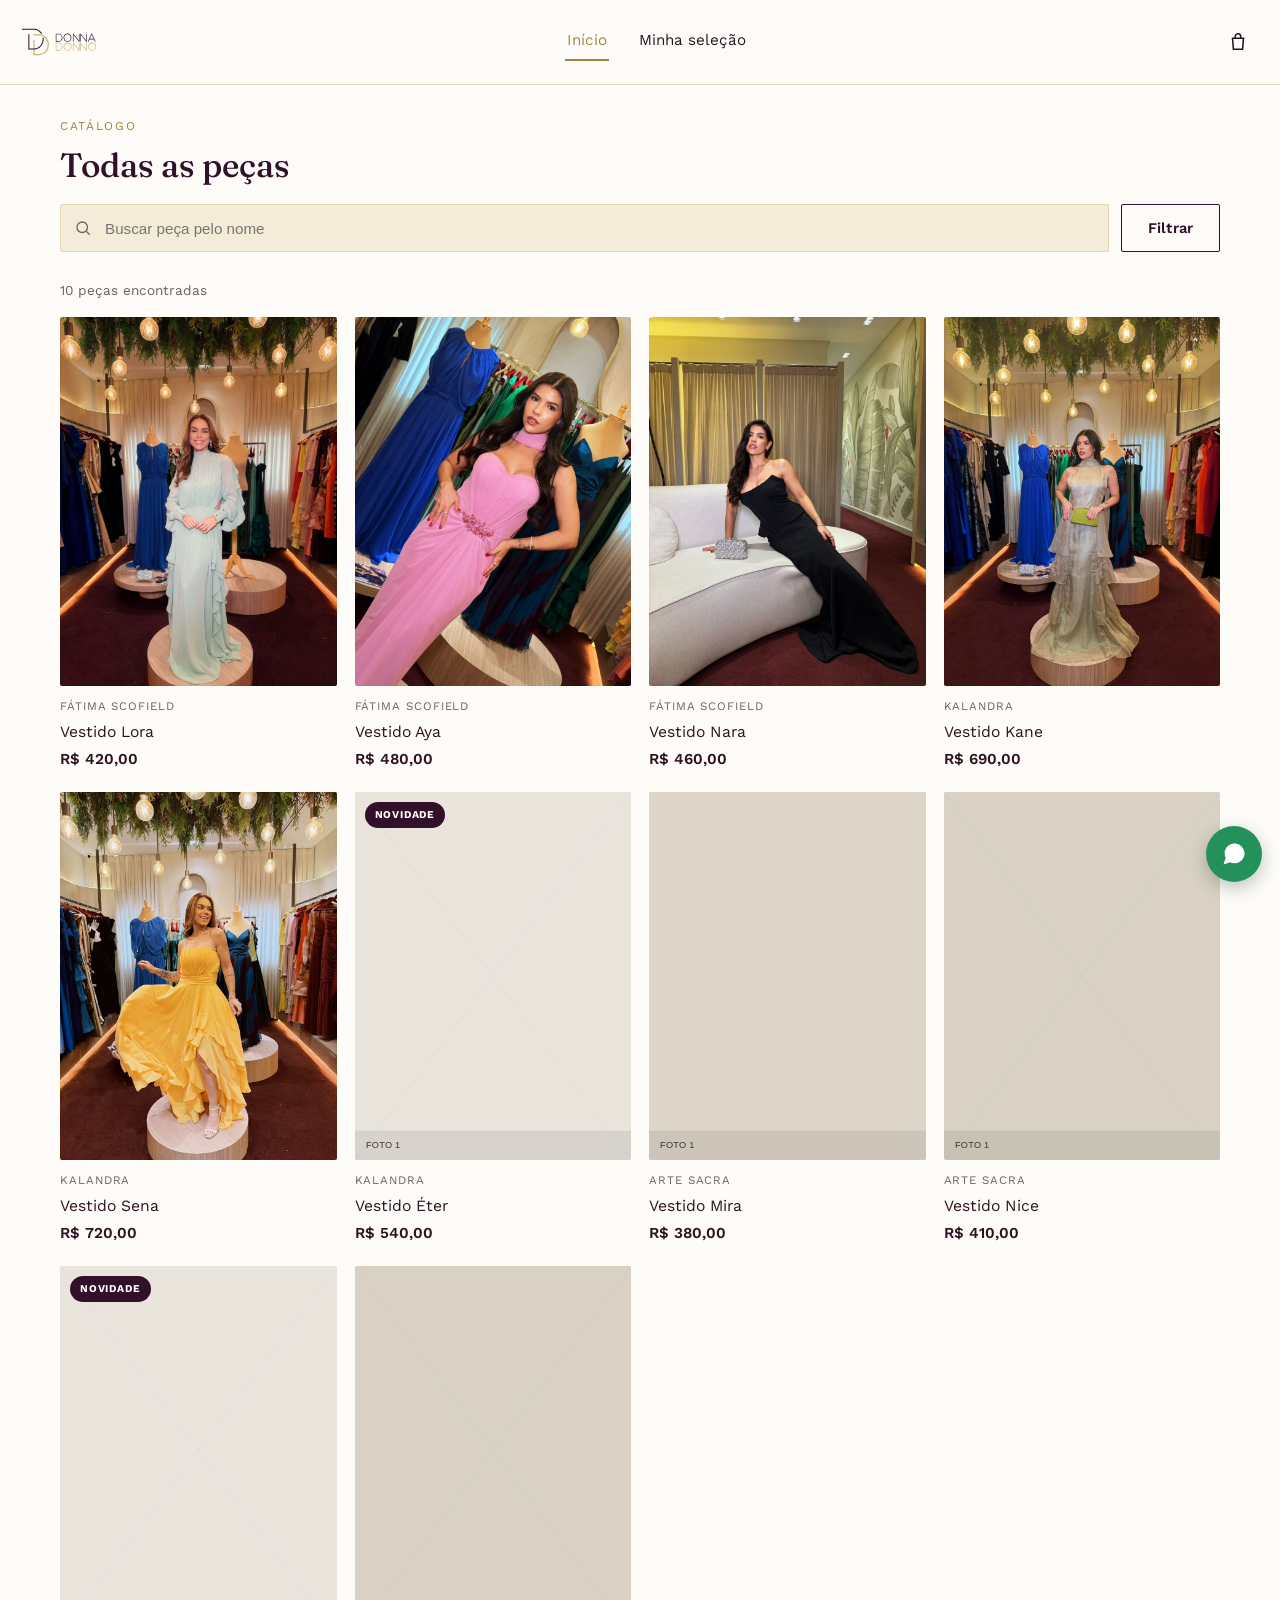
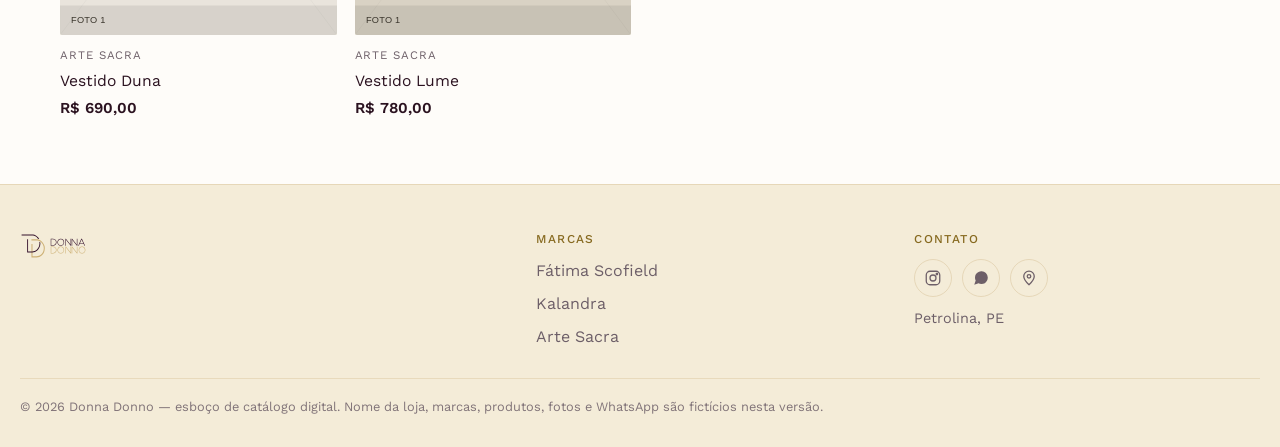
==== index.html @ d386ea4d "Commit inicial do catálogo Donna Donno Adiciona estrutura do site (HTML, CSS e JS) e assets de image" ====
<!DOCTYPE html>
<html lang="pt-BR">
<head>
  <meta charset="UTF-8" />
  <meta name="viewport" content="width=device-width, initial-scale=1.0" />
  <title>Catálogo Donna Donno </title>
  <meta name="description" content="Catálogo digital da Donna Donno. Explore as peças, filtre por marca, cor, tamanho e preço, monte sua seleção e consulte pelo WhatsApp." />
  <link rel="preconnect" href="https://fonts.googleapis.com" />
  <link rel="preconnect" href="https://fonts.gstatic.com" crossorigin />
  <link href="https://fonts.googleapis.com/css2?family=Fraunces:ital,wght@0,300;0,400;0,500;0,600;1,500&family=Work+Sans:wght@400;500;600;700&display=swap" rel="stylesheet" />
  <link rel="stylesheet" href="css/style.css" />
  <link rel="stylesheet" href="css/componentes.css" />
  <link rel="stylesheet" href="css/responsivo.css" />
</head>
<body data-pagina="home">
  <a class="pular-para-conteudo" href="#conteudo">Pular para o conteúdo</a>

  <header class="cabecalho">
    <div class="container cabecalho__barra">
      <a href="index.html" class="logo">
        <img src="assets/icones/logo-claro.svg" alt="Donna Donno" class="logo__imagem logo__imagem--claro" />
        <img src="assets/icones/logo-escuro.svg" alt="Donna Donno" class="logo__imagem logo__imagem--escuro" />
      </a>

      <nav id="menu-principal" class="menu-principal" data-menu-principal aria-label="Navegação principal">
        <ul class="menu-principal__lista">
          <li><a href="index.html" data-nav-link="home">Início</a></li>
          <li><a href="selecao.html" data-nav-link="selecao">Minha seleção</a></li>
        </ul>
      </nav>

      <div class="cabecalho__acoes">
        <a href="selecao.html" class="icone-link" aria-label="Ver minha seleção">
          <svg viewBox="0 0 24 24" fill="none" stroke-width="1.7"><path d="M6 8h12l-1 12H7L6 8z"/><path d="M9 8V6a3 3 0 0 1 6 0v2"/></svg>
          <span class="badge" data-contador-selecao hidden>0</span>
        </a>
        <button class="menu-toggle" data-menu-toggle aria-expanded="false" aria-controls="menu-principal" aria-label="Abrir menu">
          <svg viewBox="0 0 24 24" fill="none" stroke="currentColor" stroke-width="1.7"><line x1="4" y1="7" x2="20" y2="7"/><line x1="4" y1="12" x2="20" y2="12"/><line x1="4" y1="17" x2="20" y2="17"/></svg>
        </button>
      </div>
    </div>
  </header>

  <main id="conteudo">
    <section class="container" style="padding-top:32px;">
      <span class="secao__olho" id="catalogo-olho">Catálogo</span>
      <h1 class="secao__titulo" id="catalogo-titulo" style="margin-bottom:20px;">Todas as peças</h1>

      <div class="barra-filtros">
        <div class="campo-busca">
          <svg viewBox="0 0 24 24" fill="none" stroke="currentColor" stroke-width="1.7"><circle cx="11" cy="11" r="7"/><line x1="21" y1="21" x2="16.65" y2="16.65"/></svg>
          <input type="search" id="campo-busca" placeholder="Buscar peça pelo nome" aria-label="Buscar peça pelo nome" />
        </div>
        <button type="button" class="botao botao--secundario" id="botao-abrir-filtro">
          Filtrar
          <span class="filtro-contagem" id="filtro-contagem" hidden>0</span>
        </button>
      </div>

      <nav class="abas-categoria" id="abas-categoria" aria-label="Filtrar por categoria"></nav>

      <p class="resultado-info" id="resultado-info" aria-live="polite"></p>

      <ul class="grade-produtos" id="grade-catalogo"></ul>

      <div class="estado-vazio" id="estado-vazio" hidden>
        <h2>Nenhuma peça encontrada</h2>
        <p>Tente ajustar a busca ou limpar os filtros.</p>
        <button class="botao botao--secundario" id="botao-limpar-filtros" type="button">Limpar filtros</button>
      </div>
    </section>
  </main>

  <!-- Painel de filtro (cor, marca, tamanho e faixa de preço) — ver initFiltro() em app.js. -->
  <div class="filtro-camada" id="filtro-camada">
    <div class="filtro-fundo" data-filtro-fechar></div>
    <div class="filtro-painel" id="filtro-painel" tabindex="-1" role="dialog" aria-modal="true" aria-labelledby="filtro-titulo">
      <div class="filtro-painel__cabecalho">
        <h2 id="filtro-titulo">Filtros</h2>
        <button type="button" class="filtro-fechar" data-filtro-fechar aria-label="Fechar filtro">
          <svg viewBox="0 0 24 24" fill="none" stroke="currentColor" stroke-width="1.7"><line x1="5" y1="5" x2="19" y2="19"/><line x1="19" y1="5" x2="5" y2="19"/></svg>
        </button>
      </div>
      <div class="filtro-painel__corpo">
        <details class="filtro-grupo" id="filtro-grupo-cor">
          <summary>Cor</summary>
          <div class="filtro-opcoes" id="filtro-cores"></div>
        </details>
        <details class="filtro-grupo" id="filtro-grupo-marca">
          <summary>Marca</summary>
          <div class="filtro-opcoes" id="filtro-marcas"></div>
        </details>
        <details class="filtro-grupo" id="filtro-grupo-tamanho">
          <summary>Tamanho</summary>
          <div class="filtro-opcoes" id="filtro-tamanhos"></div>
        </details>
        <details class="filtro-grupo" id="filtro-grupo-preco">
          <summary>Faixa de preço</summary>
          <div class="filtro-preco">
            <div class="filtro-preco__valores">
              <span id="filtro-preco-min-rotulo">R$ 100</span>
              <span id="filtro-preco-max-rotulo">R$ 1.500</span>
            </div>
            <div class="filtro-slider">
              <div class="filtro-slider__trilho"></div>
              <div class="filtro-slider__intervalo" id="filtro-slider-intervalo"></div>
              <input type="range" id="filtro-preco-min" step="10" aria-label="Preço mínimo" />
              <input type="range" id="filtro-preco-max" step="10" aria-label="Preço máximo" />
            </div>
          </div>
        </details>
      </div>
      <div class="filtro-painel__rodape">
        <button type="button" class="botao botao--secundario" id="filtro-limpar">Limpar filtros</button>
        <button type="button" class="botao botao--primario" id="filtro-aplicar">Ver peças</button>
      </div>
    </div>
  </div>

  <footer class="rodape">
    <div class="container rodape__conteudo">
      <div class="rodape__coluna">
        <p class="rodape__marca"><img src="assets/icones/logo-claro.svg" alt="Donna Donno" /></p>
      </div>
      <div class="rodape__coluna">
        <h3>Marcas</h3>
        <ul>
          <li><a href="index.html?marca=fatima-scofield">Fátima Scofield</a></li>
          <li><a href="index.html?marca=kalandra">Kalandra</a></li>
          <li><a href="index.html?marca=arte-sacra">Arte Sacra</a></li>
        </ul>
      </div>
      <div class="rodape__coluna">
        <h3>Contato</h3>
        <div class="rodape__icones">
          <a href="https://instagram.com/donnadonno" target="_blank" rel="noopener" class="rodape__icone" aria-label="Instagram da Donna Donno (link fictício)">
            <svg viewBox="0 0 24 24" fill="none" stroke="currentColor" stroke-width="1.7"><rect x="3" y="3" width="18" height="18" rx="5"/><circle cx="12" cy="12" r="4"/><circle cx="17.2" cy="6.8" r="1"/></svg>
          </a>
          <a href="https://wa.me/5587999999999" target="_blank" rel="noopener" class="rodape__icone" aria-label="WhatsApp da Donna Donno (número fictício)">
            <svg viewBox="0 0 24 24" fill="currentColor"><path d="M21 11.5a8.38 8.38 0 0 1-.9 3.8 8.5 8.5 0 0 1-7.6 4.7 8.38 8.38 0 0 1-3.8-.9L3 21l1.9-5.7a8.38 8.38 0 0 1-.9-3.8 8.5 8.5 0 0 1 4.7-7.6 8.38 8.38 0 0 1 3.8-.9h.5a8.48 8.48 0 0 1 8 8v.5z"/></svg>
          </a>
          <a href="https://www.google.com/maps/search/?api=1&query=Donna+Donno+Petrolina+PE" target="_blank" rel="noopener" class="rodape__icone" aria-label="Ver localização da loja em Petrolina, PE (link fictício)">
            <svg viewBox="0 0 24 24" fill="none" stroke="currentColor" stroke-width="1.7"><path d="M12 21s7-6.2 7-11.2A7 7 0 0 0 5 9.8C5 14.8 12 21 12 21z"/><circle cx="12" cy="9.8" r="2.4"/></svg>
          </a>
        </div>
        <p class="rodape__endereco">Petrolina, PE</p>
      </div>
    </div>
    <div class="container rodape__base">
      <p>© 2026 Donna Donno — esboço de catálogo digital. Nome da loja, marcas, produtos, fotos e WhatsApp são fictícios nesta versão.</p>
    </div>
  </footer>

  <script src="js/marcas.js"></script>
  <script src="js/produtos.js"></script>
  <script src="js/app.js"></script>
  <script src="js/catalogo.js"></script>
</body>
</html>
---- css/style.css ----
/* ==========================================================================
   style.css — base: reset, variáveis, tipografia, layout, header/footer, hero
   Abordagem mobile-first: tudo aqui é pensado para telas pequenas primeiro.
   Ajustes para tablet/desktop ficam em responsivo.css.
   ========================================================================== */

:root {
  /* Identidade Donna Donno: ameixa/vinho (Pantone 7645C, #33102a) + dourado
     (Pantone 7508C, #cdb074), extraídos direto da arte do logotipo. O site
     é sempre claro (fundo branco/bege) — a ameixa e o dourado aparecem como
     cor de texto/destaque (títulos, botões, rótulos), nunca como fundo
     grande de tela. --cor-tinta/--cor-tinta-texto são a "superfície de
     ênfase" (botão primário, toast, etiquetas) — sempre ameixa com texto
     branco, fixo. --cor-branco é um branco fixo, usado só sobre superfícies
     sempre saturadas. */
  --cor-fundo: #fefcf9;
  --cor-superficie: #f4ecd8;
  --cor-borda: #e6d7b8;
  --cor-texto: #2b1220;
  --cor-texto-suave: #6d5f68;
  --cor-acento: #a3823f;
  --cor-acento-escuro: #86691f;
  --cor-tinta: #33102a;
  --cor-tinta-texto: #ffffff;
  --cor-branco: #ffffff;
  --cor-marca: #33102a;
  --cor-dourado: #cdb074;

  /* Fraunces é uma serifada moderna, com bastante personalidade — traz o
     clima "editorial de moda" pedido no briefing sem ficar antiquada. Fica
     só nos títulos/destaques; o texto corrido continua em Work Sans (sem
     serifa), pra manter a leitura limpa. Essa combinação (serifada nos
     títulos + sem serifa no corpo) é um padrão clássico de e-commerce de
     moda premium. */
  --fonte-titulo: "Fraunces", "Georgia", "Times New Roman", serif;
  --fonte-corpo: "Work Sans", -apple-system, BlinkMacSystemFont, "Segoe UI", sans-serif;

  --largura-maxima: 1240px;
  --espaco-lateral: 24px;

  --raio: 2px;
  --sombra-suave: 0 2px 10px rgba(41, 16, 32, 0.08);

  --duracao-transicao: 0.2s;
}

/* O catálogo é sempre claro — não muda de acordo com o tema (claro/escuro)
   do aparelho de quem visita. Antes havia aqui uma versão escura que
   invertia o fundo para quase-preto quando o celular estava no tema
   escuro; foi removida a pedido da loja (fundo branco/bege sempre). */

@media (min-width: 900px) {
  :root {
    --espaco-lateral: 40px;
  }
}

/* ---------- reset ---------- */
*,
*::before,
*::after {
  box-sizing: border-box;
}

html {
  -webkit-text-size-adjust: 100%;
}

html,
body {
  /* o menu mobile é um painel fixo que fica deslocado para fora da tela
     (translateX(100%)) até ser aberto — isso não deve gerar rolagem
     horizontal indevida no restante da página. */
  overflow-x: hidden;
}

body {
  margin: 0;
  background: var(--cor-fundo);
  color: var(--cor-texto);
  font-family: var(--fonte-corpo);
  font-size: 16px;
  line-height: 1.55;
  -webkit-font-smoothing: antialiased;
}

img,
video {
  max-width: 100%;
  display: block;
}

a,
a:visited {
  color: inherit;
  text-decoration: none;
}

/* Garante que o atributo "hidden" sempre esconda o elemento, mesmo quando
   a classe do elemento define display:flex/grid (isso teria prioridade
   sobre o estilo padrão do navegador para [hidden]). */
[hidden] {
  display: none !important;
}

button {
  font-family: inherit;
  cursor: pointer;
}

ul {
  list-style: none;
  margin: 0;
  padding: 0;
}

h1,
h2,
h3,
h4 {
  font-family: var(--fonte-titulo);
  font-weight: 500;
  line-height: 1.15;
  margin: 0 0 0.5em;
  text-wrap: balance;
  /* Títulos em ameixa (roxo da marca) — parte do pedido de "letras roxas,
     letras douradas" sobre fundo claro. Componentes específicos podem
     sobrescrever quando fizer sentido (ex: título do estado vazio). */
  color: var(--cor-tinta);
}

p {
  margin: 0 0 1em;
}

@media (prefers-reduced-motion: reduce) {
  *,
  *::before,
  *::after {
    animation-duration: 0.01ms !important;
    transition-duration: 0.01ms !important;
  }
}

:focus-visible {
  outline: 2px solid var(--cor-acento);
  outline-offset: 2px;
}

/* ---------- layout util ---------- */
.container {
  width: 100%;
  max-width: var(--largura-maxima);
  margin: 0 auto;
  padding: 0 var(--espaco-lateral);
}

.secao {
  padding: 48px 0;
}

.secao__cabecalho {
  display: flex;
  align-items: baseline;
  justify-content: space-between;
  gap: 16px;
  margin-bottom: 28px;
}

.secao__titulo {
  font-size: 1.7rem;
}

.secao__olho {
  display: block;
  font-family: var(--fonte-corpo);
  font-size: 0.75rem;
  letter-spacing: 0.14em;
  text-transform: uppercase;
  color: var(--cor-acento);
  margin-bottom: 10px;
}

/* Esconde visualmente mas mantém acessível para leitores de tela —
   usado quando um <h1> é necessário para a estrutura semântica da página,
   mas o design não tem espaço para exibi-lo. */
.somente-leitor {
  position: absolute;
  width: 1px;
  height: 1px;
  padding: 0;
  margin: -1px;
  overflow: hidden;
  clip: rect(0, 0, 0, 0);
  white-space: nowrap;
  border: 0;
}

.pular-para-conteudo {
  position: absolute;
  left: -999px;
  top: 0;
  background: var(--cor-tinta);
  color: var(--cor-tinta-texto);
  padding: 10px 16px;
  z-index: 100;
}

.pular-para-conteudo:focus {
  left: var(--espaco-lateral);
  top: 12px;
}

/* ---------- header ---------- */
.cabecalho {
  position: sticky;
  top: 0;
  z-index: 50;
  background: color-mix(in srgb, var(--cor-fundo) 94%, transparent);
  backdrop-filter: blur(6px);
  border-bottom: 1px solid var(--cor-borda);
}

.cabecalho__barra {
  display: flex;
  align-items: center;
  justify-content: space-between;
  gap: 16px;
  padding: 16px 0;
}

.logo {
  display: inline-flex;
  align-items: center;
}

.logo img {
  height: 30px;
  width: auto;
  display: block;
}

/* O header é sempre claro, então só a versão ameixa do logo aparece —
   a versão branca (--escuro) existe no HTML por causa da marca em si
   (é usada no rodapé, se precisar de uma versão clara sobre um fundo
   escuro pontual), mas fica sempre oculta aqui no cabeçalho. */
.logo .logo__imagem--escuro {
  display: none;
}

.cabecalho__acoes {
  display: flex;
  align-items: center;
  gap: 6px;
}

.icone-link {
  position: relative;
  display: inline-flex;
  align-items: center;
  justify-content: center;
  width: 44px;
  height: 44px;
  border-radius: 50%;
  transition: background var(--duracao-transicao);
}

.icone-link:hover,
.icone-link:focus-visible {
  background: var(--cor-superficie);
}

.icone-link svg {
  width: 22px;
  height: 22px;
  stroke: var(--cor-texto);
}

.badge {
  position: absolute;
  top: 2px;
  right: 2px;
  min-width: 17px;
  height: 17px;
  padding: 0 4px;
  border-radius: 999px;
  background: var(--cor-acento);
  color: var(--cor-branco);
  font-size: 0.65rem;
  font-weight: 700;
  display: flex;
  align-items: center;
  justify-content: center;
}

.badge[hidden] {
  display: none;
}

.menu-toggle {
  display: inline-flex;
  align-items: center;
  justify-content: center;
  width: 44px;
  height: 44px;
  background: none;
  border: none;
}

.menu-toggle svg {
  width: 24px;
  height: 24px;
}

.menu-principal {
  position: fixed;
  inset: 0;
  top: 73px;
  z-index: 55;
  background: var(--cor-fundo);
  padding: 24px var(--espaco-lateral);
  transform: translateX(100%);
  transition: transform var(--duracao-transicao) ease;
  overflow-y: auto;
}

.menu-principal--aberto {
  transform: translateX(0);
}

.menu-principal__lista {
  display: flex;
  flex-direction: column;
  gap: 4px;
}

.menu-principal__lista a {
  display: block;
  padding: 14px 4px;
  font-size: 1.15rem;
  border-bottom: 1px solid var(--cor-borda);
}

.menu-principal__lista a[aria-current="page"] {
  color: var(--cor-acento);
}

/* ---------- footer ---------- */
/* Faixa bege clara — mesma lógica de antes (uma "assinatura" visual
   constante da marca, sempre com bom contraste), só que agora clara em vez
   de ameixa escura: fundo bege, título/logo em ameixa, subtítulos em
   dourado. */
.rodape {
  background: var(--cor-superficie);
  color: var(--cor-texto-suave);
  border-top: 1px solid var(--cor-borda);
  margin-top: 64px;
}

.rodape__marca img {
  height: 26px;
  width: auto;
  margin-bottom: 10px;
}

.rodape__conteudo {
  padding: 48px 0 28px;
  display: grid;
  gap: 32px;
}

.rodape__marca {
  font-family: var(--fonte-titulo);
  font-size: 1.3rem;
  margin-bottom: 8px;
  color: var(--cor-tinta);
}

.rodape__coluna h3 {
  font-family: var(--fonte-corpo);
  font-size: 0.75rem;
  letter-spacing: 0.12em;
  text-transform: uppercase;
  color: var(--cor-acento-escuro);
  margin-bottom: 12px;
}

.rodape__coluna a,
.rodape__coluna p {
  color: var(--cor-texto-suave);
}

.rodape__coluna a:hover,
.rodape__coluna a:focus-visible {
  color: var(--cor-tinta);
}

.rodape__coluna li + li {
  margin-top: 8px;
}

/* Ícones de contato (Instagram, WhatsApp, localização) — links redondos,
   mesmo espírito do .icone-link do header. Os links de Instagram e do mapa
   são placeholders fictícios (ver comentário no HTML) até a loja confirmar
   o perfil real e o endereço completo. */
.rodape__icones {
  display: flex;
  gap: 10px;
  margin: 6px 0 10px;
}

.rodape__icone {
  display: inline-flex;
  align-items: center;
  justify-content: center;
  width: 38px;
  height: 38px;
  border-radius: 50%;
  border: 1px solid var(--cor-borda);
  color: var(--cor-tinta);
  transition: background var(--duracao-transicao), color var(--duracao-transicao),
    border-color var(--duracao-transicao);
}

.rodape__icone:hover,
.rodape__icone:focus-visible {
  background: var(--cor-tinta);
  border-color: var(--cor-tinta);
  color: #ffffff;
}

.rodape__icone svg {
  width: 18px;
  height: 18px;
}

.rodape__endereco {
  margin: 0;
  color: var(--cor-texto-suave);
  font-size: 0.9rem;
}

.rodape__base {
  border-top: 1px solid var(--cor-borda);
  padding: 18px 0;
  font-size: 0.8rem;
  color: var(--cor-texto-suave);
  opacity: 0.85;
}

/* ---------- hero (não usada na home atual — mantida caso volte a ser útil) ---------- */
.hero {
  padding: 56px 0 48px;
  border-bottom: 1px solid var(--cor-borda);
}

.hero__olho {
  font-size: 0.75rem;
  letter-spacing: 0.16em;
  text-transform: uppercase;
  color: var(--cor-acento);
  margin-bottom: 14px;
}

.hero__titulo {
  font-size: clamp(2.1rem, 6vw, 3.4rem);
  max-width: 16ch;
}

.hero__texto {
  max-width: 46ch;
  color: var(--cor-texto-suave);
  font-size: 1.05rem;
}

.hero__acoes {
  display: flex;
  flex-wrap: wrap;
  gap: 12px;
  margin-top: 20px;
}

/* ---------- toast ---------- */
.toast {
  position: fixed;
  left: 50%;
  bottom: 24px;
  transform: translate(-50%, 12px);
  background: var(--cor-tinta);
  color: var(--cor-tinta-texto);
  padding: 12px 20px;
  border-radius: var(--raio);
  font-size: 0.9rem;
  opacity: 0;
  pointer-events: none;
  transition: opacity var(--duracao-transicao), transform var(--duracao-transicao);
  z-index: 200;
  max-width: calc(100% - 40px);
  text-align: center;
}

.toast--visivel {
  opacity: 1;
  transform: translate(-50%, 0);
}

/* ---------- botão de WhatsApp flutuante (todas as páginas) ---------- */
/* Contato geral, sempre visível — diferente do botão "Consultar pelo
   WhatsApp" da página de peça, que já leva o nome da peça na mensagem. */
.whatsapp-flutuante {
  position: fixed;
  right: 18px;
  bottom: 18px;
  z-index: 40;
  width: 56px;
  height: 56px;
  border-radius: 50%;
  display: inline-flex;
  align-items: center;
  justify-content: center;
  background: #25915a;
  color: #ffffff;
  box-shadow: 0 6px 18px rgba(20, 40, 30, 0.28);
  transition: transform var(--duracao-transicao), background var(--duracao-transicao);
}

.whatsapp-flutuante:hover,
.whatsapp-flutuante:focus-visible {
  background: #1f7a4c;
  transform: scale(1.06);
}

.whatsapp-flutuante svg {
  width: 28px;
  height: 28px;
}

/* Some no modo impressão — não faz sentido em material impresso. */
@media print {
  .whatsapp-flutuante {
    display: none;
  }
}
---- css/componentes.css ----
/* ==========================================================================
   componentes.css — botões, cards, filtros, galeria, estados vazios etc.
   ========================================================================== */

/* ---------- botões ---------- */
.botao {
  display: inline-flex;
  align-items: center;
  justify-content: center;
  gap: 8px;
  padding: 13px 26px;
  border-radius: var(--raio);
  font-size: 0.92rem;
  font-weight: 600;
  letter-spacing: 0.01em;
  border: 1px solid transparent;
  transition: background var(--duracao-transicao), color var(--duracao-transicao),
    border-color var(--duracao-transicao);
  min-height: 48px;
}

.botao svg {
  width: 18px;
  height: 18px;
}

.botao--primario {
  background: var(--cor-tinta);
  color: var(--cor-tinta-texto);
}

.botao--primario:hover,
.botao--primario:focus-visible {
  background: var(--cor-acento-escuro);
  color: var(--cor-branco);
}

.botao--secundario {
  background: transparent;
  border-color: var(--cor-tinta);
  color: var(--cor-tinta);
}

.botao--secundario:hover,
.botao--secundario:focus-visible {
  background: var(--cor-tinta);
  color: var(--cor-tinta-texto);
}

.botao--whatsapp {
  background: #25915a;
  color: var(--cor-branco);
}

.botao--whatsapp:hover,
.botao--whatsapp:focus-visible {
  background: #1f7a4c;
}

.botao--bloco {
  width: 100%;
}

/* Botão só com ícone (ex: compartilhar) — mesmo espírito do .icone-link do
   header, mas com borda visível, pensado para ficar ao lado de botões de
   texto (como em .produto__acoes), não dentro do header. */
.botao--icone {
  display: inline-flex;
  align-items: center;
  justify-content: center;
  flex: none;
  width: 48px;
  height: 48px;
  border-radius: 50%;
  border: 1px solid var(--cor-borda);
  background: transparent;
  color: var(--cor-texto);
  transition: background var(--duracao-transicao), border-color var(--duracao-transicao);
}

.botao--icone:hover,
.botao--icone:focus-visible {
  border-color: var(--cor-acento);
  background: var(--cor-superficie);
}

.botao--icone svg {
  width: 20px;
  height: 20px;
}

/* ---------- grade e card de produto ---------- */
.grade-produtos {
  display: grid;
  grid-template-columns: repeat(2, 1fr);
  gap: 14px 14px;
}

.cartao-produto {
  display: flex;
  flex-direction: column;
}

.cartao-produto__link {
  display: block;
}

.cartao-produto__imagem-wrap {
  position: relative;
  aspect-ratio: 3 / 4;
  overflow: hidden;
  background: var(--cor-superficie);
  border-radius: var(--raio);
}

.cartao-produto__imagem-wrap img {
  width: 100%;
  height: 100%;
  object-fit: cover;
  transition: transform 0.3s ease;
}

.cartao-produto:hover .cartao-produto__imagem-wrap img {
  transform: scale(1.03);
}

/* Marca/nome/preço são <p>, e por padrão todo <p> do site tem uma margem
   embaixo (ver a regra "p" em style.css, usada para parágrafos de texto
   corrido). Aqui isso teria o efeito contrário do pretendido — cada linha
   ganharia um espaço extra por baixo, além do espaço de cima já definido,
   deixando marca/nome/preço mais separados do que o previsto. Por isso as
   três usam o atalho "margin" (não só "margin-top"), zerando a margem de
   baixo explicitamente. */
.cartao-produto__marca {
  margin: 12px 0 0;
  font-size: 0.72rem;
  letter-spacing: 0.08em;
  text-transform: uppercase;
  color: var(--cor-texto-suave);
}

.cartao-produto__nome {
  font-size: 0.98rem;
  margin: 4px 0 0;
}

.cartao-produto__preco {
  margin: 4px 0 0;
  font-weight: 600;
  font-size: 0.95rem;
}

/* Etiqueta discreta "Novidade" — controlada peça a peça pelo campo
   "novidade" em produtos.js (ver comentário lá). No card, fica sobre a
   foto (a "wrap" já é position:relative); na página da peça, a variante
   --inline aparece no texto, acima do nome. */
.etiqueta-novidade {
  position: absolute;
  top: 10px;
  left: 10px;
  z-index: 1;
  background: var(--cor-tinta);
  color: var(--cor-tinta-texto);
  font-size: 0.65rem;
  font-weight: 700;
  letter-spacing: 0.08em;
  text-transform: uppercase;
  padding: 5px 10px;
  border-radius: 999px;
}

.etiqueta-novidade--inline {
  position: static;
  display: inline-block;
  margin-bottom: 10px;
}

/* ---------- barra de busca e filtros ---------- */
.barra-filtros {
  display: flex;
  flex-direction: column;
  gap: 12px;
  margin-bottom: 28px;
}

.campo-busca {
  position: relative;
}

.campo-busca input {
  width: 100%;
  padding: 13px 16px 13px 44px;
  border: 1px solid var(--cor-borda);
  border-radius: var(--raio);
  background: var(--cor-superficie);
  color: var(--cor-texto);
  font-size: 0.95rem;
  min-height: 48px;
}

.campo-busca svg {
  position: absolute;
  left: 14px;
  top: 50%;
  transform: translateY(-50%);
  width: 18px;
  height: 18px;
  stroke: var(--cor-texto-suave);
}

.campo-busca button {
  position: absolute;
  right: 6px;
  top: 50%;
  transform: translateY(-50%);
  background: none;
  border: none;
  width: 36px;
  height: 36px;
}

/* ---------- painel de filtro (cor, marca, tamanho e faixa de preço) ----------
   Camada fixa cobrindo a tela; o painel em si é uma gaveta ancorada na
   borda direita, ocupando a altura inteira (referência: painéis de
   filtro de catálogos de moda, com os grupos em acordeão). Reaproveitado
   na home e no catálogo — ver initFiltro() em app.js. */
.filtro-camada {
  position: fixed;
  inset: 0;
  z-index: 70;
  display: flex;
  justify-content: flex-end;
  opacity: 0;
  pointer-events: none;
  transition: opacity var(--duracao-transicao);
}

.filtro-camada--aberta {
  opacity: 1;
  pointer-events: auto;
}

.filtro-fundo {
  position: absolute;
  inset: 0;
  background: rgba(20, 10, 16, 0.45);
}

.filtro-painel {
  position: relative;
  z-index: 1;
  width: min(400px, 88vw);
  height: 100%;
  display: flex;
  flex-direction: column;
  background: var(--cor-fundo);
  transform: translateX(100%);
  transition: transform var(--duracao-transicao) ease;
}

.filtro-camada--aberta .filtro-painel {
  transform: translateX(0);
}

.filtro-painel__cabecalho {
  display: flex;
  align-items: center;
  justify-content: space-between;
  padding: 20px var(--espaco-lateral) 12px;
  border-bottom: 1px solid var(--cor-borda);
  flex: none;
}

.filtro-painel__cabecalho h2 {
  font-size: 1.15rem;
  margin: 0;
}

.filtro-fechar {
  display: inline-flex;
  align-items: center;
  justify-content: center;
  width: 40px;
  height: 40px;
  border-radius: 50%;
  background: none;
  border: none;
  color: var(--cor-texto);
  flex: none;
}

.filtro-fechar:hover,
.filtro-fechar:focus-visible {
  background: var(--cor-superficie);
}

.filtro-fechar svg {
  width: 18px;
  height: 18px;
}

.filtro-painel__corpo {
  padding: 8px var(--espaco-lateral) 4px;
  overflow-y: auto;
}

/* Cada grupo (Cor, Marca, Tamanho, Faixa de preço) é um <details> —
   acordeão nativo do HTML: abre/fecha sozinho, sem precisar de JS, e já
   funciona por teclado. O <summary> vira o cabeçalho clicável, com uma
   setinha (::after) que gira quando o grupo está aberto. */
.filtro-grupo {
  border-bottom: 1px solid var(--cor-borda);
  padding: 4px 0;
}

.filtro-grupo summary {
  list-style: none;
  display: flex;
  align-items: center;
  justify-content: space-between;
  padding: 14px 0;
  font-family: var(--fonte-titulo);
  font-size: 1.02rem;
  color: var(--cor-texto);
  cursor: pointer;
}

.filtro-grupo summary::-webkit-details-marker {
  display: none;
}

.filtro-grupo summary::after {
  content: "";
  width: 8px;
  height: 8px;
  flex: none;
  border-right: 1.5px solid currentColor;
  border-bottom: 1.5px solid currentColor;
  transform: rotate(45deg);
  transition: transform var(--duracao-transicao);
}

.filtro-grupo[open] summary::after {
  transform: rotate(-135deg);
}

.filtro-grupo .filtro-opcoes,
.filtro-grupo .filtro-preco {
  padding: 2px 0 18px;
}

.filtro-opcoes {
  display: flex;
  flex-wrap: wrap;
  gap: 8px;
}

/* Bolinha de amostra da cor, ao lado do nome (ver CORES_HEX em app.js). */
.filtro-opcao__swatch {
  width: 14px;
  height: 14px;
  border-radius: 50%;
  flex: none;
  margin-right: 7px;
  border: 1px solid rgba(0, 0, 0, 0.15);
}

.filtro-opcao {
  position: relative;
  display: inline-flex;
  align-items: center;
  padding: 10px 16px;
  border: 1px solid var(--cor-borda);
  border-radius: 999px;
  font-size: 0.88rem;
  color: var(--cor-texto);
  cursor: pointer;
  min-height: 42px;
  transition: background var(--duracao-transicao), border-color var(--duracao-transicao),
    color var(--duracao-transicao);
}

/* A caixinha/redondinho nativos ficam escondidos visualmente (mas continuam
   acessíveis por teclado e leitor de tela) — quem mostra a seleção é o
   próprio fundo da pílula, via :has(). */
.filtro-opcao input {
  position: absolute;
  width: 1px;
  height: 1px;
  padding: 0;
  margin: -1px;
  overflow: hidden;
  clip: rect(0, 0, 0, 0);
  white-space: nowrap;
  border: 0;
}

.filtro-opcao:has(input:checked) {
  background: var(--cor-tinta);
  border-color: var(--cor-tinta);
  color: var(--cor-tinta-texto);
}

.filtro-opcao:has(input:focus-visible) {
  outline: 2px solid var(--cor-acento);
  outline-offset: 2px;
}

/* ---------- faixa de preço: controle de duas alças (slider) ----------
   Dois <input type="range"> sobrepostos no mesmo trilho — um controla o
   valor mínimo, o outro o máximo. Cada um só reage ao clique bem em cima
   da própria "bolinha" (pointer-events: none no resto do controle), então
   dá pra arrastar as duas alças de forma independente. A barra colorida
   entre elas (#filtro-slider-intervalo) é só visual, atualizada por JS
   (ver atualizarVisualSlider() em app.js). */
.filtro-preco__valores {
  display: flex;
  justify-content: space-between;
  font-size: 0.92rem;
  font-weight: 600;
  margin-bottom: 18px;
}

.filtro-slider {
  position: relative;
  height: 36px;
}

.filtro-slider__trilho {
  position: absolute;
  left: 0;
  right: 0;
  top: 50%;
  height: 3px;
  transform: translateY(-50%);
  border-radius: 999px;
  background: var(--cor-borda);
}

.filtro-slider__intervalo {
  position: absolute;
  top: 50%;
  height: 3px;
  transform: translateY(-50%);
  border-radius: 999px;
  background: var(--cor-tinta);
}

.filtro-slider input[type="range"] {
  position: absolute;
  left: 0;
  top: 50%;
  transform: translateY(-50%);
  width: 100%;
  margin: 0;
  background: none;
  -webkit-appearance: none;
  appearance: none;
  pointer-events: none;
}

.filtro-slider input[type="range"]::-webkit-slider-runnable-track {
  background: none;
  height: 3px;
}

.filtro-slider input[type="range"]::-moz-range-track {
  background: none;
  height: 3px;
}

.filtro-slider input[type="range"]::-webkit-slider-thumb {
  -webkit-appearance: none;
  pointer-events: auto;
  width: 18px;
  height: 18px;
  border-radius: 50%;
  background: var(--cor-tinta);
  border: 2px solid var(--cor-fundo);
  box-shadow: 0 0 0 1px var(--cor-borda);
  cursor: pointer;
}

.filtro-slider input[type="range"]::-moz-range-thumb {
  pointer-events: auto;
  width: 18px;
  height: 18px;
  border-radius: 50%;
  background: var(--cor-tinta);
  border: 2px solid var(--cor-fundo);
  box-shadow: 0 0 0 1px var(--cor-borda);
  cursor: pointer;
}

.filtro-slider input[type="range"]:focus-visible::-webkit-slider-thumb {
  outline: 2px solid var(--cor-acento);
  outline-offset: 2px;
}

.filtro-slider input[type="range"]:focus-visible::-moz-range-thumb {
  outline: 2px solid var(--cor-acento);
  outline-offset: 2px;
}

/* A alça de máximo fica "por cima" — em geral é mais natural continuar
   arrastando o valor de cima quando as duas alças se encontram. */
#filtro-preco-min {
  z-index: 2;
}

#filtro-preco-max {
  z-index: 3;
}

.filtro-painel__rodape {
  display: flex;
  gap: 10px;
  padding: 16px var(--espaco-lateral);
  border-top: 1px solid var(--cor-borda);
  flex: none;
}

.filtro-painel__rodape .botao {
  flex: 1;
}

/* Contador de filtros ativos, dentro do botão "Filtrar". */
.filtro-contagem {
  display: inline-flex;
  align-items: center;
  justify-content: center;
  min-width: 20px;
  height: 20px;
  padding: 0 5px;
  border-radius: 999px;
  background: var(--cor-tinta);
  color: var(--cor-tinta-texto);
  font-size: 0.7rem;
  font-weight: 700;
  margin-left: 4px;
}

/* ---------- abas de categoria (estilo catálogo editorial) ---------- */
.abas-categoria {
  display: flex;
  gap: 22px;
  overflow-x: auto;
  padding-bottom: 14px;
  margin-bottom: 18px;
  border-bottom: 1px solid var(--cor-borda);
  scrollbar-width: none;
}

.abas-categoria::-webkit-scrollbar {
  display: none;
}

.aba-categoria {
  flex: none;
  background: none;
  border: none;
  padding: 4px 2px;
  font-size: 0.85rem;
  letter-spacing: 0.03em;
  color: var(--cor-texto-suave);
  border-bottom: 2px solid transparent;
  white-space: nowrap;
  min-height: 32px;
}

.aba-categoria[aria-current="true"] {
  color: var(--cor-texto);
  border-bottom-color: var(--cor-acento);
  font-weight: 600;
}

.resultado-info {
  font-size: 0.85rem;
  color: var(--cor-texto-suave);
  margin-bottom: 16px;
}

/* ---------- estado vazio ---------- */
.estado-vazio {
  text-align: center;
  padding: 64px 20px;
  color: var(--cor-texto-suave);
}

.estado-vazio h2 {
  color: var(--cor-texto);
  font-size: 1.3rem;
}

/* ---------- página de produto ---------- */
.trilha {
  font-size: 0.8rem;
  color: var(--cor-texto-suave);
  margin-bottom: 8px;
}

.trilha a:hover {
  color: var(--cor-acento);
}

/* "Stage" da página de produto — fundo bege, levemente mais escuro que o
   resto do site, só para destacar a área de foto/vídeo e ficha da peça
   como um "palco" (era escuro antes; virou claro a pedido da loja).
   Redefine os tokens de cor só dentro deste escopo: todos os componentes
   (pílulas, botões, ficha técnica etc.) já referenciam var(--cor-*), então
   herdam essas cores automaticamente aqui dentro. */
.produto-stage {
  --cor-fundo: #f3e8cf;
  --cor-superficie: #ecdfbe;
  --cor-borda: #ddccaa;
  --cor-texto: #2b1220;
  --cor-texto-suave: #6d5347;
  --cor-acento: #a3823f;
  --cor-acento-escuro: #86691f;
  --cor-tinta: #33102a;
  --cor-tinta-texto: #ffffff;
  background: var(--cor-fundo);
  color: var(--cor-texto);
  padding: 32px 0 56px;
  margin-top: 12px;
}

.produto {
  display: flex;
  flex-direction: column;
  gap: 32px;
}

.produto__midia-principal {
  display: grid;
  grid-template-columns: 1fr;
  gap: 12px;
}

/* Foto e vídeo lado a lado só a partir de 600px (ver responsivo.css) —
   em telas de celular estreitas os dois painéis ficam empilhados,
   cada um com largura confortável. */

.midia-painel {
  position: relative;
  aspect-ratio: 4 / 5;
  border-radius: var(--raio);
  overflow: hidden;
}

.midia-painel--foto {
  /* neutra, sempre clara — representa a foto real, não a interface */
  background: #f1e9da;
}

.midia-painel--foto img {
  width: 100%;
  height: 100%;
  object-fit: cover;
}

.galeria__miniaturas {
  display: flex;
  gap: 10px;
  margin-top: 10px;
  overflow-x: auto;
  padding-bottom: 4px;
}

.galeria__miniaturas button {
  flex: none;
  width: 68px;
  height: 90px;
  padding: 0;
  border: 2px solid transparent;
  border-radius: var(--raio);
  overflow: hidden;
  background: var(--cor-superficie);
}

.galeria__miniaturas button[aria-current="true"] {
  border-color: var(--cor-acento);
}

.galeria__miniaturas img {
  width: 100%;
  height: 100%;
  object-fit: cover;
}

.video-placeholder {
  position: relative;
  width: 100%;
  height: 100%;
  display: flex;
  align-items: center;
  justify-content: center;
  flex-direction: column;
  gap: 10px;
  background: linear-gradient(135deg, var(--cor-superficie), color-mix(in srgb, var(--cor-superficie) 65%, var(--cor-borda) 35%));
  color: var(--cor-texto-suave);
  text-align: center;
  padding: 20px;
}

.video-placeholder__icone {
  width: 56px;
  height: 56px;
  border-radius: 50%;
  background: var(--cor-acento);
  display: flex;
  align-items: center;
  justify-content: center;
}

.video-placeholder__icone svg {
  width: 22px;
  height: 22px;
  fill: var(--cor-tinta-texto);
  margin-left: 3px;
}

.video-placeholder small {
  font-size: 0.78rem;
  max-width: 26ch;
}

.produto__marca-link {
  font-size: 0.78rem;
  letter-spacing: 0.1em;
  text-transform: uppercase;
  color: var(--cor-acento);
}

.produto__nome {
  font-size: 1.9rem;
  margin: 6px 0 10px;
}

.produto__preco {
  font-size: 1.3rem;
  font-weight: 600;
  margin-bottom: 18px;
}

.produto__descricao {
  color: var(--cor-texto-suave);
  margin-bottom: 20px;
}

.selecao-opcao {
  margin-bottom: 20px;
}

.selecao-opcao__rotulo {
  display: block;
  font-size: 0.8rem;
  font-weight: 600;
  margin-bottom: 8px;
}

.pilulas {
  display: flex;
  flex-wrap: wrap;
  gap: 8px;
}

.pilula {
  padding: 10px 16px;
  border: 1px solid var(--cor-borda);
  border-radius: 999px;
  background: var(--cor-superficie);
  color: var(--cor-texto);
  font-size: 0.88rem;
  min-height: 42px;
}

.pilula[aria-pressed="true"] {
  border-color: var(--cor-tinta);
  background: var(--cor-tinta);
  color: var(--cor-tinta-texto);
}

.produto__acoes {
  display: flex;
  flex-wrap: wrap;
  gap: 10px;
  margin-top: 8px;
}

.produto__acoes .botao--primario,
.produto__acoes .botao--whatsapp {
  flex: 1 1 220px;
}

/* ---------- lista da página "Minha seleção" ---------- */
.lista-itens {
  display: grid;
  gap: 14px;
}

.item-lista {
  display: grid;
  grid-template-columns: 84px 1fr auto;
  gap: 14px;
  align-items: center;
  padding: 14px;
  background: var(--cor-superficie);
  border: 1px solid var(--cor-borda);
  border-radius: var(--raio);
}

.item-lista__imagem {
  width: 84px;
  height: 108px;
  border-radius: var(--raio);
  overflow: hidden;
  background: var(--cor-superficie);
}

.item-lista__imagem img {
  width: 100%;
  height: 100%;
  object-fit: cover;
}

.item-lista__marca {
  font-size: 0.72rem;
  text-transform: uppercase;
  letter-spacing: 0.06em;
  color: var(--cor-texto-suave);
  margin: 0;
}

.item-lista__nome {
  font-size: 1rem;
  margin: 2px 0 0;
}

.item-lista__opcoes {
  font-size: 0.82rem;
  color: var(--cor-texto-suave);
  margin: 2px 0 0;
}

.item-lista__preco {
  font-weight: 600;
  margin: 4px 0 0;
}

.item-lista__remover {
  background: none;
  border: none;
  width: 40px;
  height: 40px;
  border-radius: 50%;
  display: flex;
  align-items: center;
  justify-content: center;
}

.item-lista__remover:hover,
.item-lista__remover:focus-visible {
  background: var(--cor-superficie);
}

.item-lista__remover svg {
  width: 18px;
  height: 18px;
}

.resumo-selecao {
  margin-top: 24px;
  padding: 20px;
  background: var(--cor-superficie);
  border-radius: var(--raio);
}

.resumo-selecao__linha {
  display: flex;
  justify-content: space-between;
  font-size: 0.95rem;
  margin-bottom: 4px;
}

.resumo-selecao__linha--total {
  font-weight: 700;
  font-size: 1.1rem;
  margin: 10px 0 16px;
}

.resumo-selecao small {
  display: block;
  color: var(--cor-texto-suave);
  margin-top: 10px;
  font-size: 0.78rem;
}

/* ---------- skeleton (estado de carregamento) ---------- */
.skeleton {
  background: linear-gradient(90deg, var(--cor-superficie) 25%, #e9e2d3 37%, var(--cor-superficie) 63%);
  background-size: 400% 100%;
  animation: brilho 1.4s ease infinite;
  border-radius: var(--raio);
}

@media (prefers-reduced-motion: reduce) {
  .skeleton {
    animation: none;
  }
}

@keyframes brilho {
  0% {
    background-position: 100% 50%;
  }
  100% {
    background-position: 0 50%;
  }
}
---- css/responsivo.css ----
/* ==========================================================================
   responsivo.css — ajustes por breakpoint.
   Base (style.css/componentes.css) já é mobile-first.
   Breakpoints: 600px (tablet retrato), 900px (tablet paisagem / notebook),
   1200px (desktop grande). O uso principal previsto é tablet na loja,
   por isso os ajustes de 600–900px recebem atenção especial.
   ========================================================================== */

/* ---------- 600px: telas um pouco maiores / tablets pequenos em pé ---------- */
@media (min-width: 600px) {
  .grade-produtos {
    grid-template-columns: repeat(3, 1fr);
    gap: 20px 18px;
  }

  .barra-filtros {
    flex-direction: row;
    align-items: center;
  }

  .campo-busca {
    flex: 1 1 auto;
  }

  .item-lista {
    grid-template-columns: 96px 1fr auto;
  }

  .produto__midia-principal:has(.midia-painel--video:not([hidden])) {
    grid-template-columns: 1fr 1fr;
  }
}

/* ---------- 900px: tablet paisagem — uso principal na loja ---------- */
@media (min-width: 900px) {
  /* menu principal deixa de ser overlay e passa a ficar na barra do header */
  .menu-toggle {
    display: none;
  }

  .menu-principal {
    position: static;
    transform: none;
    padding: 0;
    background: none;
    overflow: visible;
  }

  .menu-principal__lista {
    flex-direction: row;
    gap: 28px;
  }

  .menu-principal__lista a {
    padding: 6px 2px;
    font-size: 0.95rem;
    border-bottom: 2px solid transparent;
  }

  .menu-principal__lista a[aria-current="page"] {
    border-bottom-color: var(--cor-acento);
  }

  .cabecalho__barra {
    padding: 20px 0;
  }

  .hero {
    display: grid;
    grid-template-columns: 1.1fr 0.9fr;
    align-items: center;
    gap: 48px;
    padding: 72px 0;
  }

  .hero__imagem {
    aspect-ratio: 4 / 5;
    border-radius: var(--raio);
    overflow: hidden;
  }

  .secao__titulo {
    font-size: 2.1rem;
  }

  .produto-stage {
    padding: 48px 0 72px;
  }

  .produto {
    gap: 40px;
  }

  .produto__info {
    max-width: 640px;
  }

  .rodape__conteudo {
    grid-template-columns: 1.4fr 1fr 1fr;
  }

  .item-lista {
    padding: 18px;
  }
}

/* ---------- 1200px: desktop grande ---------- */
@media (min-width: 1200px) {
  .grade-produtos {
    grid-template-columns: repeat(4, 1fr);
  }

  .hero__titulo {
    font-size: 3.6rem;
  }
}
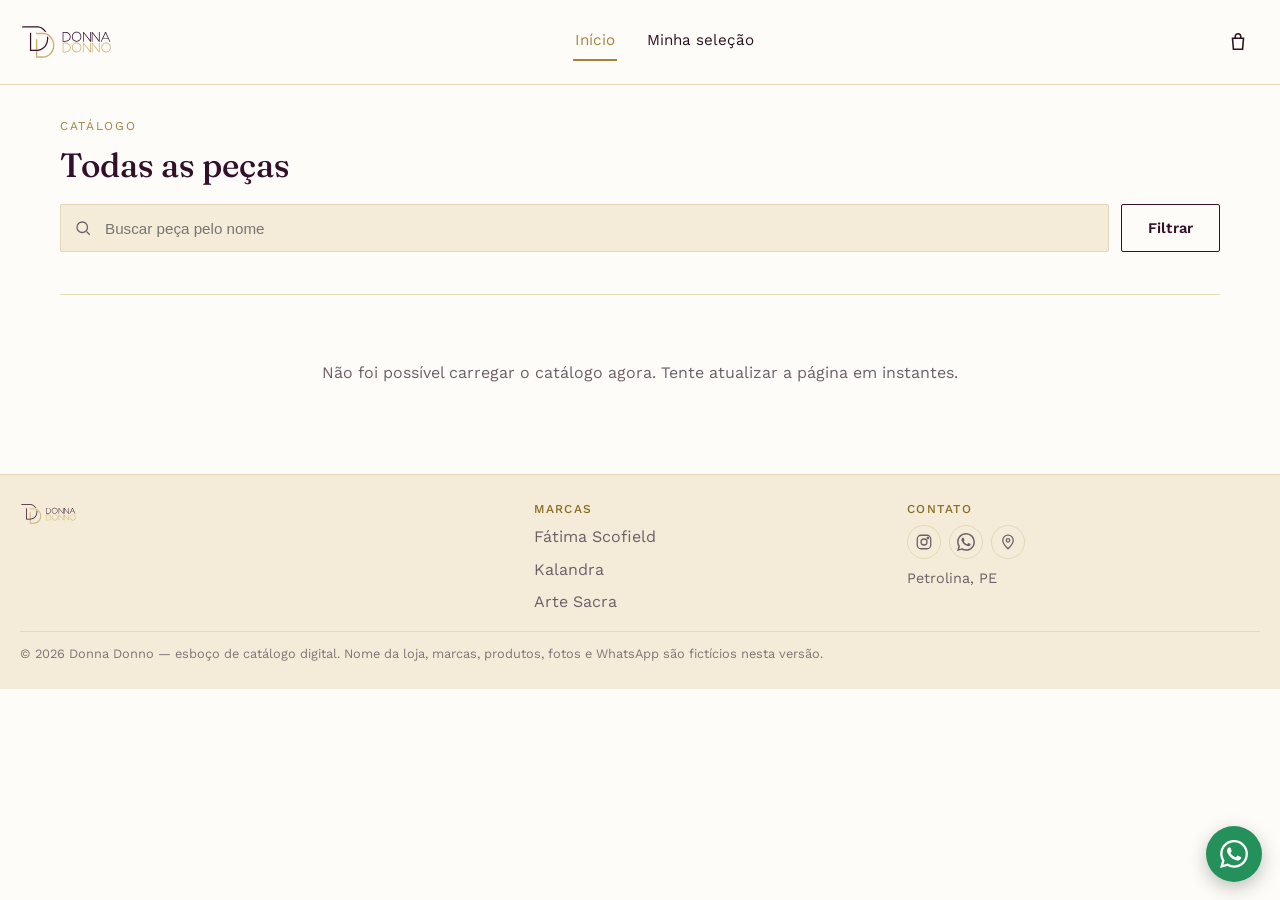
==== commit f1ee6c11: "Conecta catálogo ao banco de dados" ====
--- a/index.html
+++ b/index.html
@@ -3,7 +3,7 @@
 <head>
   <meta charset="UTF-8" />
   <meta name="viewport" content="width=device-width, initial-scale=1.0" />
-  <title>Catálogo Donna Donno </title>
+  <title>Donna Donno — Catálogo</title>
   <meta name="description" content="Catálogo digital da Donna Donno. Explore as peças, filtre por marca, cor, tamanho e preço, monte sua seleção e consulte pelo WhatsApp." />
   <link rel="preconnect" href="https://fonts.googleapis.com" />
   <link rel="preconnect" href="https://fonts.gstatic.com" crossorigin />
@@ -34,9 +34,6 @@
           <svg viewBox="0 0 24 24" fill="none" stroke-width="1.7"><path d="M6 8h12l-1 12H7L6 8z"/><path d="M9 8V6a3 3 0 0 1 6 0v2"/></svg>
           <span class="badge" data-contador-selecao hidden>0</span>
         </a>
-        <button class="menu-toggle" data-menu-toggle aria-expanded="false" aria-controls="menu-principal" aria-label="Abrir menu">
-          <svg viewBox="0 0 24 24" fill="none" stroke="currentColor" stroke-width="1.7"><line x1="4" y1="7" x2="20" y2="7"/><line x1="4" y1="12" x2="20" y2="12"/><line x1="4" y1="17" x2="20" y2="17"/></svg>
-        </button>
       </div>
     </div>
   </header>
@@ -62,6 +59,8 @@
       <p class="resultado-info" id="resultado-info" aria-live="polite"></p>
 
       <ul class="grade-produtos" id="grade-catalogo"></ul>
+
+      <nav class="paginacao" id="paginacao" aria-label="Páginas do catálogo" hidden></nav>
 
       <div class="estado-vazio" id="estado-vazio" hidden>
         <h2>Nenhuma peça encontrada</h2>
@@ -137,7 +136,7 @@
             <svg viewBox="0 0 24 24" fill="none" stroke="currentColor" stroke-width="1.7"><rect x="3" y="3" width="18" height="18" rx="5"/><circle cx="12" cy="12" r="4"/><circle cx="17.2" cy="6.8" r="1"/></svg>
           </a>
           <a href="https://wa.me/5587999999999" target="_blank" rel="noopener" class="rodape__icone" aria-label="WhatsApp da Donna Donno (número fictício)">
-            <svg viewBox="0 0 24 24" fill="currentColor"><path d="M21 11.5a8.38 8.38 0 0 1-.9 3.8 8.5 8.5 0 0 1-7.6 4.7 8.38 8.38 0 0 1-3.8-.9L3 21l1.9-5.7a8.38 8.38 0 0 1-.9-3.8 8.5 8.5 0 0 1 4.7-7.6 8.38 8.38 0 0 1 3.8-.9h.5a8.48 8.48 0 0 1 8 8v.5z"/></svg>
+            <svg viewBox="0 0 24 24" fill="currentColor"><path d="M17.472 14.382c-.297-.149-1.758-.867-2.03-.967-.273-.099-.471-.148-.67.15-.197.297-.767.966-.94 1.164-.173.199-.347.223-.644.075-.297-.15-1.255-.463-2.39-1.475-.883-.788-1.48-1.761-1.653-2.059-.173-.297-.018-.458.13-.606.134-.133.298-.347.446-.52.149-.174.198-.298.298-.497.099-.198.05-.371-.025-.52-.075-.149-.669-1.612-.916-2.207-.242-.579-.487-.5-.669-.51-.173-.008-.371-.01-.57-.01-.198 0-.52.074-.792.372-.272.297-1.04 1.016-1.04 2.479 0 1.462 1.065 2.875 1.213 3.074.149.198 2.096 3.2 5.077 4.487.709.306 1.262.489 1.694.625.712.227 1.36.195 1.871.118.571-.085 1.758-.719 2.006-1.413.248-.694.248-1.289.173-1.413-.074-.124-.272-.198-.57-.347m-5.421 7.403h-.004a9.87 9.87 0 01-5.031-1.378l-.361-.214-3.741.982.998-3.648-.235-.374a9.86 9.86 0 01-1.51-5.26c.001-5.45 4.436-9.884 9.888-9.884 2.64 0 5.122 1.03 6.988 2.898a9.825 9.825 0 012.893 6.994c-.003 5.45-4.437 9.884-9.885 9.884m8.413-18.297A11.815 11.815 0 0012.05 0C5.495 0 .16 5.335.157 11.892c0 2.096.547 4.142 1.588 5.945L.057 24l6.305-1.654a11.882 11.882 0 005.683 1.448h.005c6.554 0 11.89-5.335 11.893-11.893a11.821 11.821 0 00-3.48-8.413"/></svg>
           </a>
           <a href="https://www.google.com/maps/search/?api=1&query=Donna+Donno+Petrolina+PE" target="_blank" rel="noopener" class="rodape__icone" aria-label="Ver localização da loja em Petrolina, PE (link fictício)">
             <svg viewBox="0 0 24 24" fill="none" stroke="currentColor" stroke-width="1.7"><path d="M12 21s7-6.2 7-11.2A7 7 0 0 0 5 9.8C5 14.8 12 21 12 21z"/><circle cx="12" cy="9.8" r="2.4"/></svg>
@@ -153,6 +152,7 @@
 
   <script src="js/marcas.js"></script>
   <script src="js/produtos.js"></script>
+  <script src="js/supabase.js"></script>
   <script src="js/app.js"></script>
   <script src="js/catalogo.js"></script>
 </body>
--- a/css/style.css
+++ b/css/style.css
@@ -235,7 +235,7 @@
 }
 
 .logo img {
-  height: 30px;
+  height: 36px;
   width: auto;
   display: block;
 }
@@ -297,35 +297,12 @@
   display: none;
 }
 
-.menu-toggle {
-  display: inline-flex;
-  align-items: center;
-  justify-content: center;
-  width: 44px;
-  height: 44px;
-  background: none;
-  border: none;
-}
-
-.menu-toggle svg {
-  width: 24px;
-  height: 24px;
-}
-
+/* No celular, a navegação some (o logo já leva para o início e o ícone ao
+   lado leva para "Minha seleção" — não há mais um menu hambúrguer separado
+   escondendo esses mesmos dois links). A partir de 900px ela reaparece como
+   uma barra horizontal ao lado do logo (ver responsivo.css). */
 .menu-principal {
-  position: fixed;
-  inset: 0;
-  top: 73px;
-  z-index: 55;
-  background: var(--cor-fundo);
-  padding: 24px var(--espaco-lateral);
-  transform: translateX(100%);
-  transition: transform var(--duracao-transicao) ease;
-  overflow-y: auto;
-}
-
-.menu-principal--aberto {
-  transform: translateX(0);
+  display: none;
 }
 
 .menu-principal__lista {
@@ -354,19 +331,19 @@
   background: var(--cor-superficie);
   color: var(--cor-texto-suave);
   border-top: 1px solid var(--cor-borda);
-  margin-top: 64px;
+  margin-top: 40px;
 }
 
 .rodape__marca img {
-  height: 26px;
+  height: 22px;
   width: auto;
-  margin-bottom: 10px;
+  margin-bottom: 6px;
 }
 
 .rodape__conteudo {
-  padding: 48px 0 28px;
+  padding: 28px 0 16px;
   display: grid;
-  gap: 32px;
+  gap: 20px;
 }
 
 .rodape__marca {
@@ -382,7 +359,7 @@
   letter-spacing: 0.12em;
   text-transform: uppercase;
   color: var(--cor-acento-escuro);
-  margin-bottom: 12px;
+  margin-bottom: 8px;
 }
 
 .rodape__coluna a,
@@ -390,8 +367,11 @@
   color: var(--cor-texto-suave);
 }
 
-.rodape__coluna a:hover,
-.rodape__coluna a:focus-visible {
+/* :not(.rodape__icone) evita que esta regra "vença" a cor branca definida
+   em .rodape__icone:hover — sem isso, o ícone ficava roxo sobre fundo
+   roxo no hover (por ter mais especificidade que a classe sozinha). */
+.rodape__coluna a:not(.rodape__icone):hover,
+.rodape__coluna a:not(.rodape__icone):focus-visible {
   color: var(--cor-tinta);
 }
 
@@ -405,16 +385,16 @@
    o perfil real e o endereço completo. */
 .rodape__icones {
   display: flex;
-  gap: 10px;
-  margin: 6px 0 10px;
+  gap: 8px;
+  margin: 4px 0 8px;
 }
 
 .rodape__icone {
   display: inline-flex;
   align-items: center;
   justify-content: center;
-  width: 38px;
-  height: 38px;
+  width: 34px;
+  height: 34px;
   border-radius: 50%;
   border: 1px solid var(--cor-borda);
   color: var(--cor-tinta);
@@ -442,7 +422,7 @@
 
 .rodape__base {
   border-top: 1px solid var(--cor-borda);
-  padding: 18px 0;
+  padding: 12px 0;
   font-size: 0.8rem;
   color: var(--cor-texto-suave);
   opacity: 0.85;
--- a/css/componentes.css
+++ b/css/componentes.css
@@ -355,6 +355,19 @@
   gap: 8px;
 }
 
+/* Marca: uma opção por linha (em coluna), a pedido da loja — os nomes das
+   marcas são mais longos que cor/tamanho, então em coluna fica mais fácil
+   de ler do que pílulas lado a lado quebrando linha no meio do nome. */
+#filtro-marcas {
+  flex-direction: column;
+  align-items: stretch;
+}
+
+#filtro-marcas .filtro-opcao {
+  width: 100%;
+  justify-content: flex-start;
+}
+
 /* Bolinha de amostra da cor, ao lado do nome (ver CORES_HEX em app.js). */
 .filtro-opcao__swatch {
   width: 14px;
@@ -580,6 +593,50 @@
   margin-bottom: 16px;
 }
 
+/* ---------- paginação do catálogo ---------- */
+/* Aparece só quando há mais peças do que cabem numa página (ver
+   PRODUTOS_POR_PAGINA em catalogo.js) — com poucas peças, some sozinha. */
+.paginacao {
+  display: flex;
+  flex-wrap: wrap;
+  justify-content: center;
+  align-items: center;
+  gap: 6px;
+  margin: 36px 0 8px;
+}
+
+.paginacao__botao {
+  display: inline-flex;
+  align-items: center;
+  justify-content: center;
+  min-width: 40px;
+  height: 40px;
+  padding: 0 8px;
+  border-radius: 50%;
+  border: 1px solid var(--cor-borda);
+  background: transparent;
+  color: var(--cor-texto);
+  font-size: 0.9rem;
+  transition: background var(--duracao-transicao), border-color var(--duracao-transicao),
+    color var(--duracao-transicao);
+}
+
+.paginacao__botao:hover:not(:disabled),
+.paginacao__botao:focus-visible:not(:disabled) {
+  border-color: var(--cor-acento);
+  background: var(--cor-superficie);
+}
+
+.paginacao__botao--atual {
+  background: var(--cor-tinta);
+  border-color: var(--cor-tinta);
+  color: var(--cor-tinta-texto);
+}
+
+.paginacao__botao:disabled {
+  opacity: 0.35;
+}
+
 /* ---------- estado vazio ---------- */
 .estado-vazio {
   text-align: center;
@@ -590,6 +647,17 @@
 .estado-vazio h2 {
   color: var(--cor-texto);
   font-size: 1.3rem;
+}
+
+/* Mensagem de carregando/erro dentro da própria grade — some assim que
+   os produtos chegam do banco de dados (ver carregarCatalogo() em
+   supabase.js). grid-column: 1 / -1 faz ela ocupar a grade inteira, em
+   vez de virar "mais um cartão" de duas colunas. */
+.carregando-catalogo {
+  grid-column: 1 / -1;
+  text-align: center;
+  padding: 48px 20px;
+  color: var(--cor-texto-suave);
 }
 
 /* ---------- página de produto ---------- */
@@ -631,6 +699,22 @@
   gap: 32px;
 }
 
+/* Sem isso, a foto crescia até preencher a largura toda do container
+   (até 1160px em telas grandes) — como ela tem proporção fixa (4:5), ficava
+   gigantesca e "estourava" a altura da tela. Um teto de largura + margem
+   automática centraliza a foto num tamanho equilibrado, em vez dela ocupar
+   a largura inteira da página. Quando existe vídeo (foto + vídeo lado a
+   lado, ver regra abaixo), o teto é maior para caberem os dois painéis. */
+.produto__midia {
+  width: 100%;
+  max-width: 560px;
+  margin: 0 auto;
+}
+
+.produto__midia:has(.midia-painel--video:not([hidden])) {
+  max-width: 880px;
+}
+
 .produto__midia-principal {
   display: grid;
   grid-template-columns: 1fr;
@@ -725,6 +809,14 @@
   max-width: 26ch;
 }
 
+.midia-painel--video video {
+  width: 100%;
+  height: 100%;
+  object-fit: cover;
+  display: block;
+  background: #000;
+}
+
 .produto__marca-link {
   font-size: 0.78rem;
   letter-spacing: 0.1em;
--- a/css/responsivo.css
+++ b/css/responsivo.css
@@ -33,17 +33,9 @@
 
 /* ---------- 900px: tablet paisagem — uso principal na loja ---------- */
 @media (min-width: 900px) {
-  /* menu principal deixa de ser overlay e passa a ficar na barra do header */
-  .menu-toggle {
-    display: none;
-  }
-
+  /* a partir daqui a navegação reaparece, alinhada ao logo na barra do header */
   .menu-principal {
-    position: static;
-    transform: none;
-    padding: 0;
-    background: none;
-    overflow: visible;
+    display: block;
   }
 
   .menu-principal__lista {
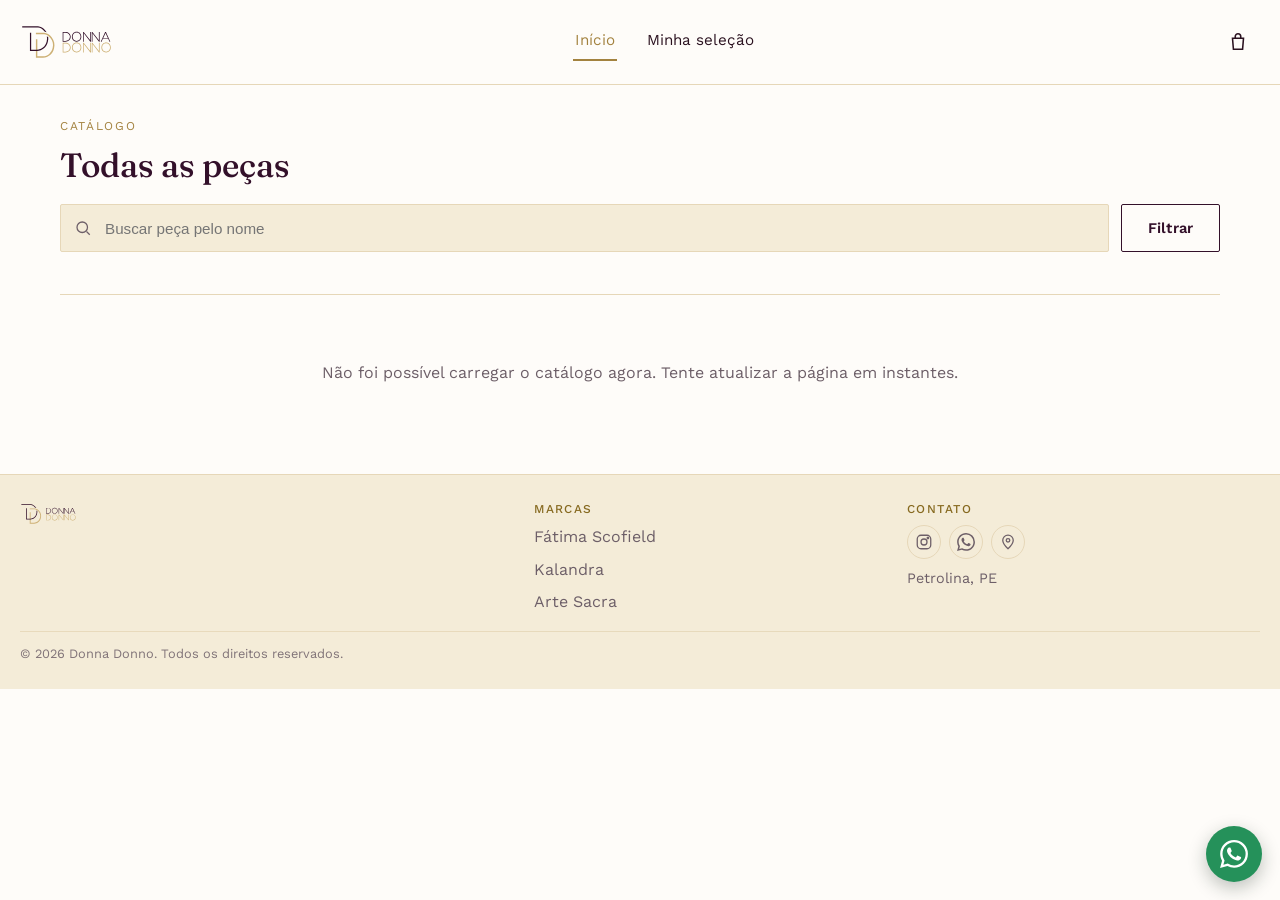
==== commit b1a036a0: "ok" ====
--- a/index.html
+++ b/index.html
@@ -3,7 +3,8 @@
 <head>
   <meta charset="UTF-8" />
   <meta name="viewport" content="width=device-width, initial-scale=1.0" />
-  <title>Donna Donno — Catálogo</title>
+  <link rel="icon" type="image/svg+xml" href="assets/icones/favicon.svg" />
+  <title>Catálogo — Donna Donno</title>
   <meta name="description" content="Catálogo digital da Donna Donno. Explore as peças, filtre por marca, cor, tamanho e preço, monte sua seleção e consulte pelo WhatsApp." />
   <link rel="preconnect" href="https://fonts.googleapis.com" />
   <link rel="preconnect" href="https://fonts.gstatic.com" crossorigin />
@@ -81,10 +82,6 @@
         </button>
       </div>
       <div class="filtro-painel__corpo">
-        <details class="filtro-grupo" id="filtro-grupo-cor">
-          <summary>Cor</summary>
-          <div class="filtro-opcoes" id="filtro-cores"></div>
-        </details>
         <details class="filtro-grupo" id="filtro-grupo-marca">
           <summary>Marca</summary>
           <div class="filtro-opcoes" id="filtro-marcas"></div>
@@ -132,13 +129,13 @@
       <div class="rodape__coluna">
         <h3>Contato</h3>
         <div class="rodape__icones">
-          <a href="https://instagram.com/donnadonno" target="_blank" rel="noopener" class="rodape__icone" aria-label="Instagram da Donna Donno (link fictício)">
+          <a href="https://instagram.com/donnadonno" target="_blank" rel="noopener" class="rodape__icone" aria-label="Instagram da Donna Donno">
             <svg viewBox="0 0 24 24" fill="none" stroke="currentColor" stroke-width="1.7"><rect x="3" y="3" width="18" height="18" rx="5"/><circle cx="12" cy="12" r="4"/><circle cx="17.2" cy="6.8" r="1"/></svg>
           </a>
-          <a href="https://wa.me/5587999999999" target="_blank" rel="noopener" class="rodape__icone" aria-label="WhatsApp da Donna Donno (número fictício)">
+          <a href="https://wa.me/558788170262" target="_blank" rel="noopener" class="rodape__icone" aria-label="WhatsApp da Donna Donno">
             <svg viewBox="0 0 24 24" fill="currentColor"><path d="M17.472 14.382c-.297-.149-1.758-.867-2.03-.967-.273-.099-.471-.148-.67.15-.197.297-.767.966-.94 1.164-.173.199-.347.223-.644.075-.297-.15-1.255-.463-2.39-1.475-.883-.788-1.48-1.761-1.653-2.059-.173-.297-.018-.458.13-.606.134-.133.298-.347.446-.52.149-.174.198-.298.298-.497.099-.198.05-.371-.025-.52-.075-.149-.669-1.612-.916-2.207-.242-.579-.487-.5-.669-.51-.173-.008-.371-.01-.57-.01-.198 0-.52.074-.792.372-.272.297-1.04 1.016-1.04 2.479 0 1.462 1.065 2.875 1.213 3.074.149.198 2.096 3.2 5.077 4.487.709.306 1.262.489 1.694.625.712.227 1.36.195 1.871.118.571-.085 1.758-.719 2.006-1.413.248-.694.248-1.289.173-1.413-.074-.124-.272-.198-.57-.347m-5.421 7.403h-.004a9.87 9.87 0 01-5.031-1.378l-.361-.214-3.741.982.998-3.648-.235-.374a9.86 9.86 0 01-1.51-5.26c.001-5.45 4.436-9.884 9.888-9.884 2.64 0 5.122 1.03 6.988 2.898a9.825 9.825 0 012.893 6.994c-.003 5.45-4.437 9.884-9.885 9.884m8.413-18.297A11.815 11.815 0 0012.05 0C5.495 0 .16 5.335.157 11.892c0 2.096.547 4.142 1.588 5.945L.057 24l6.305-1.654a11.882 11.882 0 005.683 1.448h.005c6.554 0 11.89-5.335 11.893-11.893a11.821 11.821 0 00-3.48-8.413"/></svg>
           </a>
-          <a href="https://www.google.com/maps/search/?api=1&query=Donna+Donno+Petrolina+PE" target="_blank" rel="noopener" class="rodape__icone" aria-label="Ver localização da loja em Petrolina, PE (link fictício)">
+          <a href="https://maps.app.goo.gl/PZMWoVTi3PspSj6GA" target="_blank" rel="noopener" class="rodape__icone" aria-label="Ver localização da loja em Petrolina, PE">
             <svg viewBox="0 0 24 24" fill="none" stroke="currentColor" stroke-width="1.7"><path d="M12 21s7-6.2 7-11.2A7 7 0 0 0 5 9.8C5 14.8 12 21 12 21z"/><circle cx="12" cy="9.8" r="2.4"/></svg>
           </a>
         </div>
@@ -146,7 +143,7 @@
       </div>
     </div>
     <div class="container rodape__base">
-      <p>© 2026 Donna Donno — esboço de catálogo digital. Nome da loja, marcas, produtos, fotos e WhatsApp são fictícios nesta versão.</p>
+      <p>© 2026 Donna Donno. Todos os direitos reservados.</p>
     </div>
   </footer>
 
--- a/css/componentes.css
+++ b/css/componentes.css
@@ -358,12 +358,14 @@
 /* Marca: uma opção por linha (em coluna), a pedido da loja — os nomes das
    marcas são mais longos que cor/tamanho, então em coluna fica mais fácil
    de ler do que pílulas lado a lado quebrando linha no meio do nome. */
-#filtro-marcas {
+#filtro-marcas,
+#filtro-cores {
   flex-direction: column;
   align-items: stretch;
 }
 
-#filtro-marcas .filtro-opcao {
+#filtro-marcas .filtro-opcao,
+#filtro-cores .filtro-opcao {
   width: 100%;
   justify-content: flex-start;
 }
